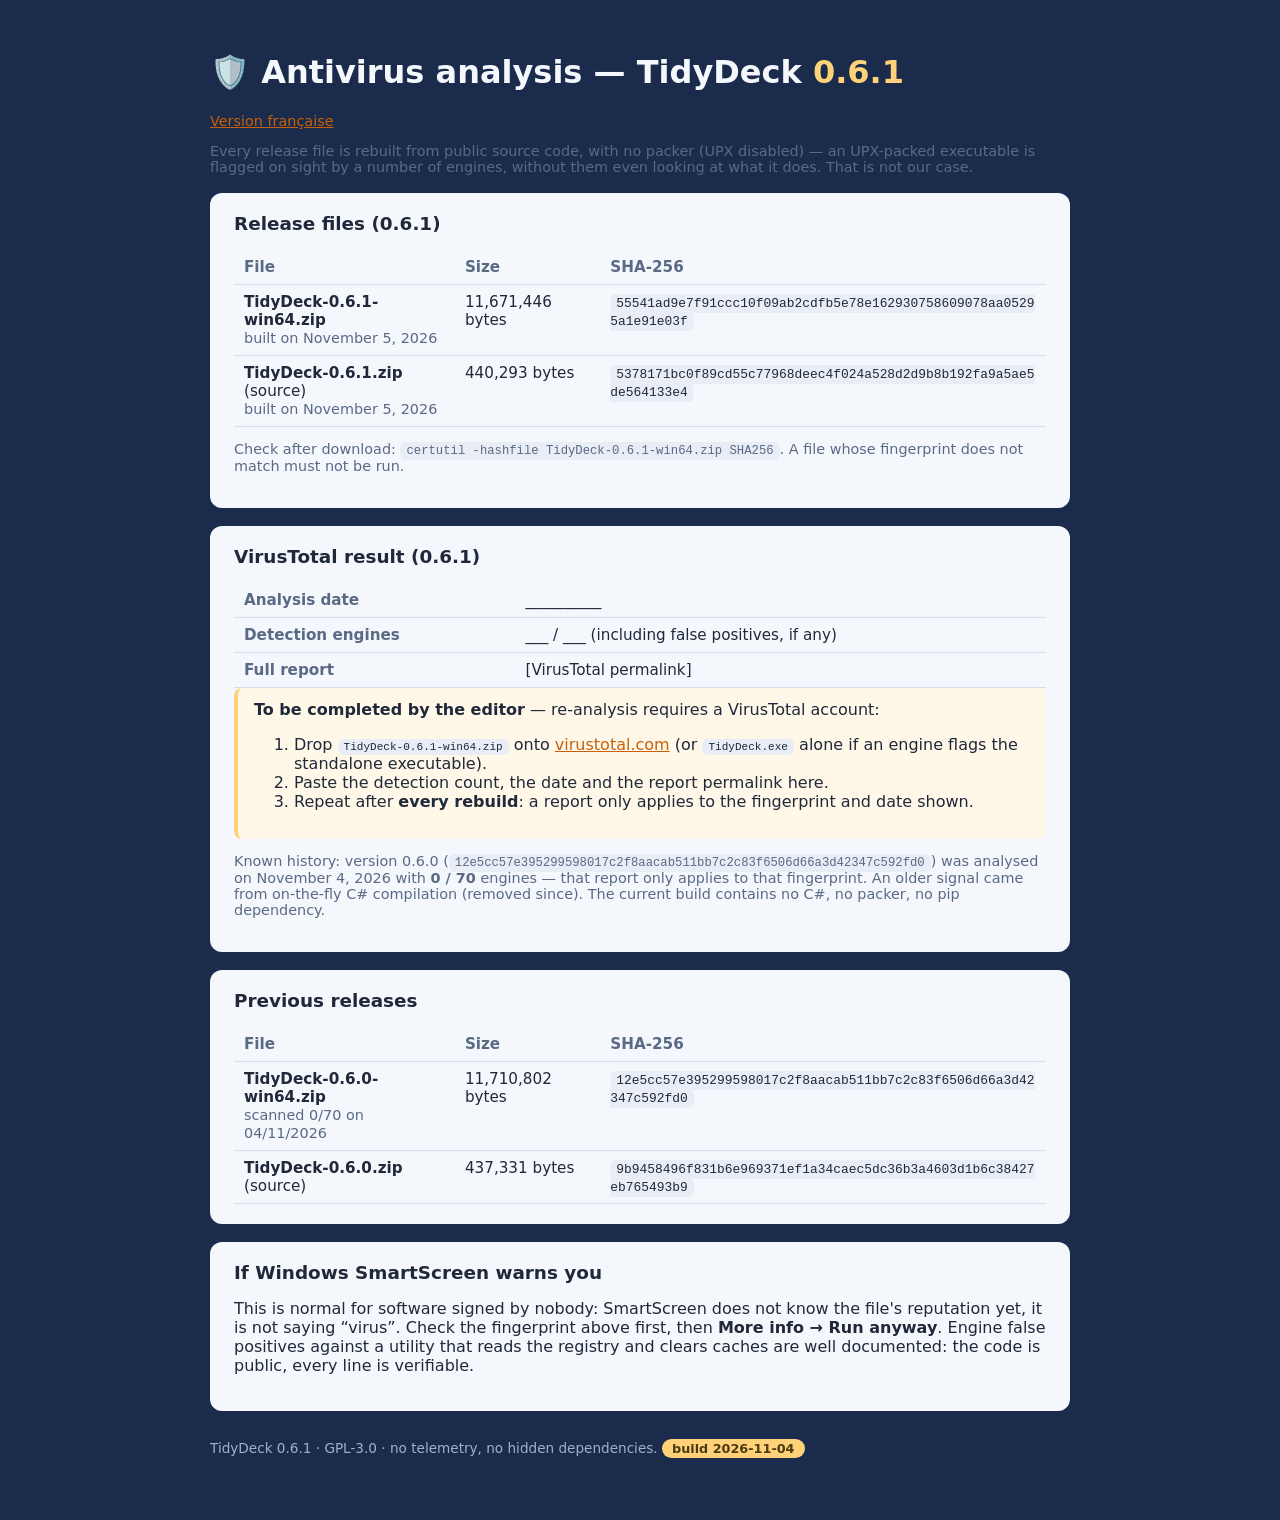
==== analyse-antivirus-en.html @ 6c35f431 "Mise à jour du site pour la version 0.6.1 (FR/EN)" ====
<!DOCTYPE html>
<html lang="en">
<head>
<meta charset="utf-8">
<meta name="viewport" content="width=device-width, initial-scale=1">
<title>Antivirus analysis — TidyDeck</title>
<meta name="description" content="Antivirus analysis report for TidyDeck releases, with SHA-256 fingerprints and build date.">
<style>
  :root { --fond:#1B2B4B; --carte:#F4F7FC; --accent:#C8610A; --etincelle:#FFD27A; }
  body { margin:0; font-family:"Segoe UI",system-ui,sans-serif; background:var(--fond); color:#20293A; }
  main { max-width:860px; margin:0 auto; padding:32px 16px 64px; }
  h1 { color:var(--carte); font-size:2rem; }
  h1 .v { color:var(--etincelle); }
  .carte { background:var(--carte); border-radius:12px; padding:20px 24px; margin:18px 0; }
  h2 { margin-top:0; font-size:1.15rem; }
  table { border-collapse:collapse; width:100%; font-size:.95rem; }
  th, td { text-align:left; padding:8px 10px; border-bottom:1px solid #d7deea; vertical-align:top; }
  th { color:#5a6a85; font-weight:600; }
  code { background:#e8edf6; padding:2px 6px; border-radius:6px; word-break:break-all; font-size:.85em; }
  .a-faire { background:#fff7e8; border-left:4px solid var(--etincelle); padding:12px 16px; border-radius:8px; }
  a { color:var(--accent); }
  .note { color:#5a6a85; font-size:.9rem; }
  .badge { display:inline-block; background:var(--etincelle); color:#4a3a10; border-radius:99px; padding:2px 10px; font-size:.8rem; font-weight:600; }
  footer { color:#9fb0cc; font-size:.85rem; margin-top:28px; }
</style>
</head>
<body>
<main>
  <h1>🛡️ Antivirus analysis — TidyDeck <span class="v">0.6.1</span></h1>
  <p class="note"><a href="analyse-antivirus.html">Version française</a></p>
  <p class="note">Every release file is rebuilt from public source code, with no packer
  (UPX disabled) — an UPX-packed executable is flagged on sight by a number of engines,
  without them even looking at what it does. That is not our case.</p>

  <div class="carte">
    <h2>Release files (0.6.1)</h2>
    <table>
      <tr><th>File</th><th>Size</th><th>SHA-256</th></tr>
      <tr>
        <td><b>TidyDeck-0.6.1-win64.zip</b><br><span class="note">built on November 5, 2026</span></td>
        <td>11,671,446 bytes</td>
        <td><code>55541ad9e7f91ccc10f09ab2cdfb5e78e162930758609078aa05295a1e91e03f</code></td>
      </tr>
      <tr>
        <td><b>TidyDeck-0.6.1.zip</b> (source)<br><span class="note">built on November 5, 2026</span></td>
        <td>440,293 bytes</td>
        <td><code>5378171bc0f89cd55c77968deec4f024a528d2d9b8b192fa9a5ae5de564133e4</code></td>
      </tr>
    </table>
    <p class="note">Check after download:
    <code>certutil -hashfile TidyDeck-0.6.1-win64.zip SHA256</code>. A file whose
    fingerprint does not match must not be run.</p>
  </div>

  <div class="carte">
    <h2>VirusTotal result (0.6.1)</h2>
    <table>
      <tr><th>Analysis date</th><td id="vt-date">__________</td></tr>
      <tr><th>Detection engines</th><td id="vt-score">___ / ___ (including false positives, if any)</td></tr>
      <tr><th>Full report</th><td id="vt-link">[VirusTotal permalink]</td></tr>
    </table>
    <div class="a-faire">
      <b>To be completed by the editor</b> — re-analysis requires a VirusTotal account:
      <ol>
        <li>Drop <code>TidyDeck-0.6.1-win64.zip</code> onto <a href="https://www.virustotal.com">virustotal.com</a>
        (or <code>TidyDeck.exe</code> alone if an engine flags the standalone executable).</li>
        <li>Paste the detection count, the date and the report permalink here.</li>
        <li>Repeat after <b>every rebuild</b>: a report only applies to the fingerprint and date shown.</li>
      </ol>
    </div>
    <p class="note">Known history: version 0.6.0
    (<code>12e5cc57e395299598017c2f8aacab511bb7c2c83f6506d66a3d42347c592fd0</code>) was
    analysed on November 4, 2026 with <b>0 / 70</b> engines — that report only applies to
    that fingerprint. An older signal came from on-the-fly C# compilation (removed since).
    The current build contains no C#, no packer, no pip dependency.</p>
  </div>

  <div class="carte">
    <h2>Previous releases</h2>
    <table>
      <tr><th>File</th><th>Size</th><th>SHA-256</th></tr>
      <tr>
        <td><b>TidyDeck-0.6.0-win64.zip</b><br><span class="note">scanned 0/70 on 04/11/2026</span></td>
        <td>11,710,802 bytes</td>
        <td><code>12e5cc57e395299598017c2f8aacab511bb7c2c83f6506d66a3d42347c592fd0</code></td>
      </tr>
      <tr>
        <td><b>TidyDeck-0.6.0.zip</b> (source)</td>
        <td>437,331 bytes</td>
        <td><code>9b9458496f831b6e969371ef1a34caec5dc36b3a4603d1b6c38427eb765493b9</code></td>
      </tr>
    </table>
  </div>

  <div class="carte">
    <h2>If Windows SmartScreen warns you</h2>
    <p>This is normal for software signed by nobody: SmartScreen does not know the file's
    reputation yet, it is not saying “virus”. Check the fingerprint above first, then
    <b>More info → Run anyway</b>. Engine false positives against a utility that reads the
    registry and clears caches are well documented: the code is public, every line is
    verifiable.</p>
  </div>

  <footer>TidyDeck 0.6.1 · GPL-3.0 · no telemetry, no hidden dependencies.
  <span class="badge">build 2026-11-04</span></footer>
</main>
</body>
</html>
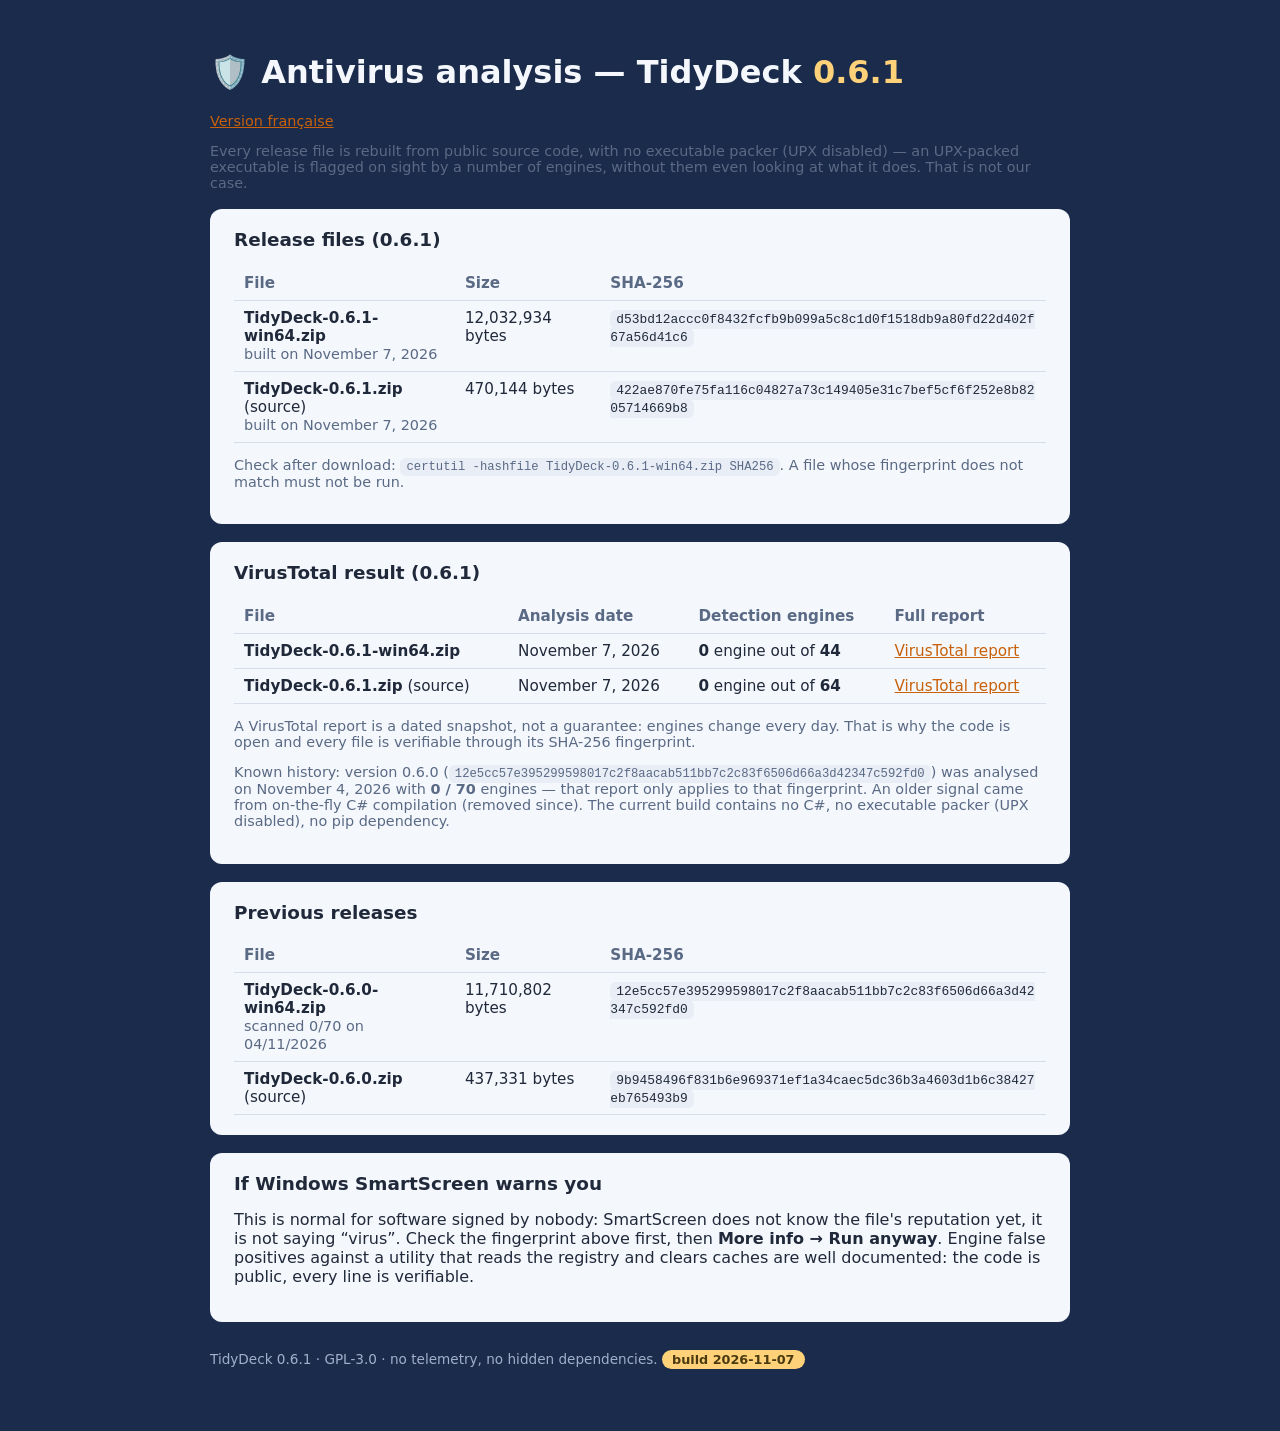
==== commit 5313163b: "Site 0.6.1 : nouveaux titres, section Nouveautes, VirusTotal, captures, balises OG, CHANGELOG" ====
--- a/analyse-antivirus-en.html
+++ b/analyse-antivirus-en.html
@@ -28,8 +28,8 @@
 <main>
   <h1>🛡️ Antivirus analysis — TidyDeck <span class="v">0.6.1</span></h1>
   <p class="note"><a href="analyse-antivirus.html">Version française</a></p>
-  <p class="note">Every release file is rebuilt from public source code, with no packer
-  (UPX disabled) — an UPX-packed executable is flagged on sight by a number of engines,
+  <p class="note">Every release file is rebuilt from public source code, with no executable
+  packer (UPX disabled) — an UPX-packed executable is flagged on sight by a number of engines,
   without them even looking at what it does. That is not our case.</p>
 
   <div class="carte">
@@ -37,14 +37,14 @@
     <table>
       <tr><th>File</th><th>Size</th><th>SHA-256</th></tr>
       <tr>
-        <td><b>TidyDeck-0.6.1-win64.zip</b><br><span class="note">built on November 5, 2026</span></td>
-        <td>11,671,446 bytes</td>
-        <td><code>55541ad9e7f91ccc10f09ab2cdfb5e78e162930758609078aa05295a1e91e03f</code></td>
+        <td><b>TidyDeck-0.6.1-win64.zip</b><br><span class="note">built on November 7, 2026</span></td>
+        <td>12,032,934 bytes</td>
+        <td><code>d53bd12accc0f8432fcfb9b099a5c8c1d0f1518db9a80fd22d402f67a56d41c6</code></td>
       </tr>
       <tr>
-        <td><b>TidyDeck-0.6.1.zip</b> (source)<br><span class="note">built on November 5, 2026</span></td>
-        <td>440,293 bytes</td>
-        <td><code>5378171bc0f89cd55c77968deec4f024a528d2d9b8b192fa9a5ae5de564133e4</code></td>
+        <td><b>TidyDeck-0.6.1.zip</b> (source)<br><span class="note">built on November 7, 2026</span></td>
+        <td>470,144 bytes</td>
+        <td><code>422ae870fe75fa116c04827a73c149405e31c7bef5cf6f252e8b8205714669b8</code></td>
       </tr>
     </table>
     <p class="note">Check after download:
@@ -55,24 +55,28 @@
   <div class="carte">
     <h2>VirusTotal result (0.6.1)</h2>
     <table>
-      <tr><th>Analysis date</th><td id="vt-date">__________</td></tr>
-      <tr><th>Detection engines</th><td id="vt-score">___ / ___ (including false positives, if any)</td></tr>
-      <tr><th>Full report</th><td id="vt-link">[VirusTotal permalink]</td></tr>
+      <tr><th>File</th><th>Analysis date</th><th>Detection engines</th><th>Full report</th></tr>
+      <tr>
+        <td><b>TidyDeck-0.6.1-win64.zip</b></td>
+        <td>November 7, 2026</td>
+        <td><b>0</b> engine out of <b>44</b></td>
+        <td><a href="https://www.virustotal.com/gui/file/d53bd12accc0f8432fcfb9b099a5c8c1d0f1518db9a80fd22d402f67a56d41c6/detection" rel="noopener">VirusTotal report</a></td>
+      </tr>
+      <tr>
+        <td><b>TidyDeck-0.6.1.zip</b> (source)</td>
+        <td>November 7, 2026</td>
+        <td><b>0</b> engine out of <b>64</b></td>
+        <td><a href="https://www.virustotal.com/gui/file/422ae870fe75fa116c04827a73c149405e31c7bef5cf6f252e8b8205714669b8/detection" rel="noopener">VirusTotal report</a></td>
+      </tr>
     </table>
-    <div class="a-faire">
-      <b>To be completed by the editor</b> — re-analysis requires a VirusTotal account:
-      <ol>
-        <li>Drop <code>TidyDeck-0.6.1-win64.zip</code> onto <a href="https://www.virustotal.com">virustotal.com</a>
-        (or <code>TidyDeck.exe</code> alone if an engine flags the standalone executable).</li>
-        <li>Paste the detection count, the date and the report permalink here.</li>
-        <li>Repeat after <b>every rebuild</b>: a report only applies to the fingerprint and date shown.</li>
-      </ol>
-    </div>
+    <p class="note">A VirusTotal report is a dated snapshot, not a guarantee: engines
+    change every day. That is why the code is open and every file is verifiable
+    through its SHA-256 fingerprint.</p>
     <p class="note">Known history: version 0.6.0
     (<code>12e5cc57e395299598017c2f8aacab511bb7c2c83f6506d66a3d42347c592fd0</code>) was
     analysed on November 4, 2026 with <b>0 / 70</b> engines — that report only applies to
     that fingerprint. An older signal came from on-the-fly C# compilation (removed since).
-    The current build contains no C#, no packer, no pip dependency.</p>
+    The current build contains no C#, no executable packer (UPX disabled), no pip dependency.</p>
   </div>
 
   <div class="carte">
@@ -102,7 +106,7 @@
   </div>
 
   <footer>TidyDeck 0.6.1 · GPL-3.0 · no telemetry, no hidden dependencies.
-  <span class="badge">build 2026-11-04</span></footer>
+  <span class="badge">build 2026-11-07</span></footer>
 </main>
 </body>
 </html>
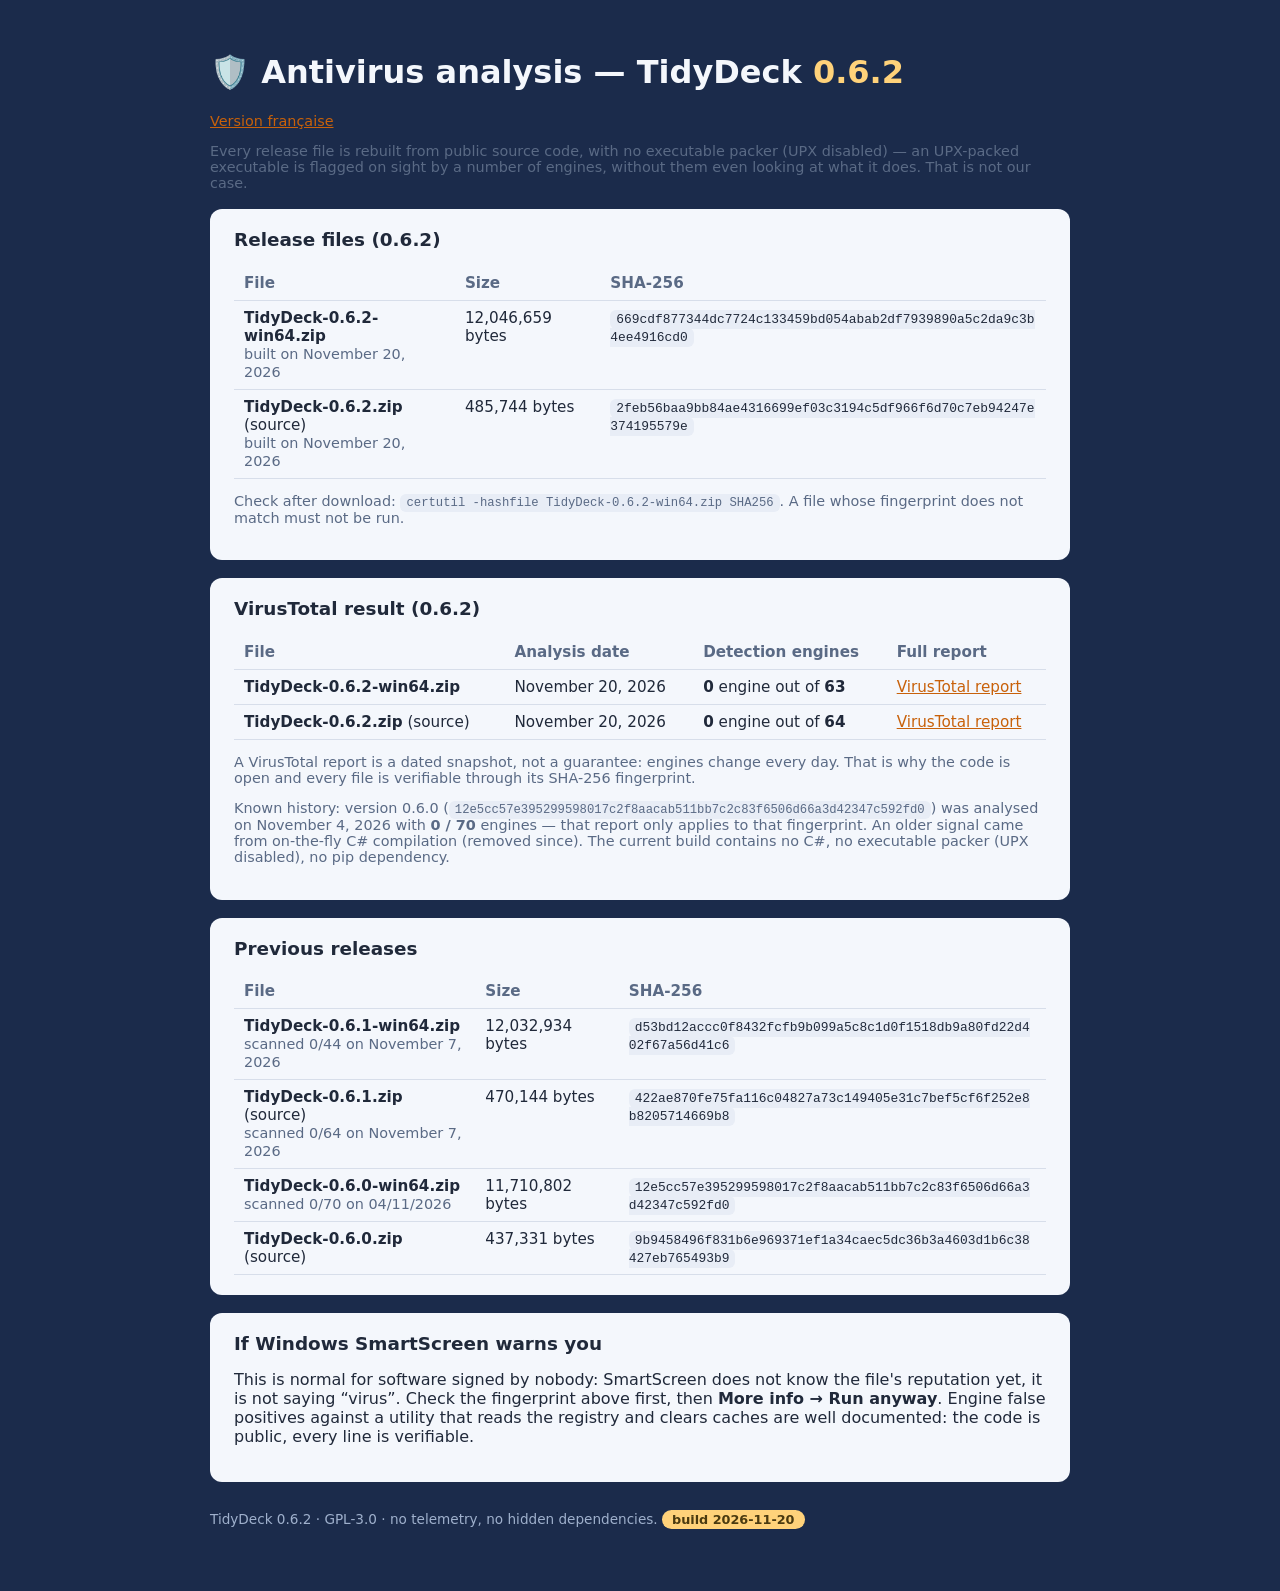
==== commit 06036672: "TidyDeck 0.6.2 : version, empreintes, VirusTotal 20/11, nouveautés FR+EN, images OG FAQ" ====
--- a/analyse-antivirus-en.html
+++ b/analyse-antivirus-en.html
@@ -26,47 +26,47 @@
 </head>
 <body>
 <main>
-  <h1>🛡️ Antivirus analysis — TidyDeck <span class="v">0.6.1</span></h1>
+  <h1>🛡️ Antivirus analysis — TidyDeck <span class="v">0.6.2</span></h1>
   <p class="note"><a href="analyse-antivirus.html">Version française</a></p>
   <p class="note">Every release file is rebuilt from public source code, with no executable
   packer (UPX disabled) — an UPX-packed executable is flagged on sight by a number of engines,
   without them even looking at what it does. That is not our case.</p>
 
   <div class="carte">
-    <h2>Release files (0.6.1)</h2>
+    <h2>Release files (0.6.2)</h2>
     <table>
       <tr><th>File</th><th>Size</th><th>SHA-256</th></tr>
       <tr>
-        <td><b>TidyDeck-0.6.1-win64.zip</b><br><span class="note">built on November 7, 2026</span></td>
-        <td>12,032,934 bytes</td>
-        <td><code>d53bd12accc0f8432fcfb9b099a5c8c1d0f1518db9a80fd22d402f67a56d41c6</code></td>
+        <td><b>TidyDeck-0.6.2-win64.zip</b><br><span class="note">built on November 20, 2026</span></td>
+        <td>12,046,659 bytes</td>
+        <td><code>669cdf877344dc7724c133459bd054abab2df7939890a5c2da9c3b4ee4916cd0</code></td>
       </tr>
       <tr>
-        <td><b>TidyDeck-0.6.1.zip</b> (source)<br><span class="note">built on November 7, 2026</span></td>
-        <td>470,144 bytes</td>
-        <td><code>422ae870fe75fa116c04827a73c149405e31c7bef5cf6f252e8b8205714669b8</code></td>
+        <td><b>TidyDeck-0.6.2.zip</b> (source)<br><span class="note">built on November 20, 2026</span></td>
+        <td>485,744 bytes</td>
+        <td><code>2feb56baa9bb84ae4316699ef03c3194c5df966f6d70c7eb94247e374195579e</code></td>
       </tr>
     </table>
     <p class="note">Check after download:
-    <code>certutil -hashfile TidyDeck-0.6.1-win64.zip SHA256</code>. A file whose
+    <code>certutil -hashfile TidyDeck-0.6.2-win64.zip SHA256</code>. A file whose
     fingerprint does not match must not be run.</p>
   </div>
 
   <div class="carte">
-    <h2>VirusTotal result (0.6.1)</h2>
+    <h2>VirusTotal result (0.6.2)</h2>
     <table>
       <tr><th>File</th><th>Analysis date</th><th>Detection engines</th><th>Full report</th></tr>
       <tr>
-        <td><b>TidyDeck-0.6.1-win64.zip</b></td>
-        <td>November 7, 2026</td>
-        <td><b>0</b> engine out of <b>44</b></td>
-        <td><a href="https://www.virustotal.com/gui/file/d53bd12accc0f8432fcfb9b099a5c8c1d0f1518db9a80fd22d402f67a56d41c6/detection" rel="noopener">VirusTotal report</a></td>
+        <td><b>TidyDeck-0.6.2-win64.zip</b></td>
+        <td>November 20, 2026</td>
+        <td><b>0</b> engine out of <b>63</b></td>
+        <td><a href="https://www.virustotal.com/gui/file/669cdf877344dc7724c133459bd054abab2df7939890a5c2da9c3b4ee4916cd0/detection" rel="noopener">VirusTotal report</a></td>
       </tr>
       <tr>
-        <td><b>TidyDeck-0.6.1.zip</b> (source)</td>
-        <td>November 7, 2026</td>
+        <td><b>TidyDeck-0.6.2.zip</b> (source)</td>
+        <td>November 20, 2026</td>
         <td><b>0</b> engine out of <b>64</b></td>
-        <td><a href="https://www.virustotal.com/gui/file/422ae870fe75fa116c04827a73c149405e31c7bef5cf6f252e8b8205714669b8/detection" rel="noopener">VirusTotal report</a></td>
+        <td><a href="https://www.virustotal.com/gui/file/2feb56baa9bb84ae4316699ef03c3194c5df966f6d70c7eb94247e374195579e/detection" rel="noopener">VirusTotal report</a></td>
       </tr>
     </table>
     <p class="note">A VirusTotal report is a dated snapshot, not a guarantee: engines
@@ -83,6 +83,16 @@
     <h2>Previous releases</h2>
     <table>
       <tr><th>File</th><th>Size</th><th>SHA-256</th></tr>
+      <tr>
+        <td><b>TidyDeck-0.6.1-win64.zip</b><br><span class="note">scanned 0/44 on November 7, 2026</span></td>
+        <td>12,032,934 bytes</td>
+        <td><code>d53bd12accc0f8432fcfb9b099a5c8c1d0f1518db9a80fd22d402f67a56d41c6</code></td>
+      </tr>
+      <tr>
+        <td><b>TidyDeck-0.6.1.zip</b> (source)<br><span class="note">scanned 0/64 on November 7, 2026</span></td>
+        <td>470,144 bytes</td>
+        <td><code>422ae870fe75fa116c04827a73c149405e31c7bef5cf6f252e8b8205714669b8</code></td>
+      </tr>
       <tr>
         <td><b>TidyDeck-0.6.0-win64.zip</b><br><span class="note">scanned 0/70 on 04/11/2026</span></td>
         <td>11,710,802 bytes</td>
@@ -105,8 +115,8 @@
     verifiable.</p>
   </div>
 
-  <footer>TidyDeck 0.6.1 · GPL-3.0 · no telemetry, no hidden dependencies.
-  <span class="badge">build 2026-11-07</span></footer>
+  <footer>TidyDeck 0.6.2 · GPL-3.0 · no telemetry, no hidden dependencies.
+  <span class="badge">build 2026-11-20</span></footer>
 </main>
 </body>
 </html>
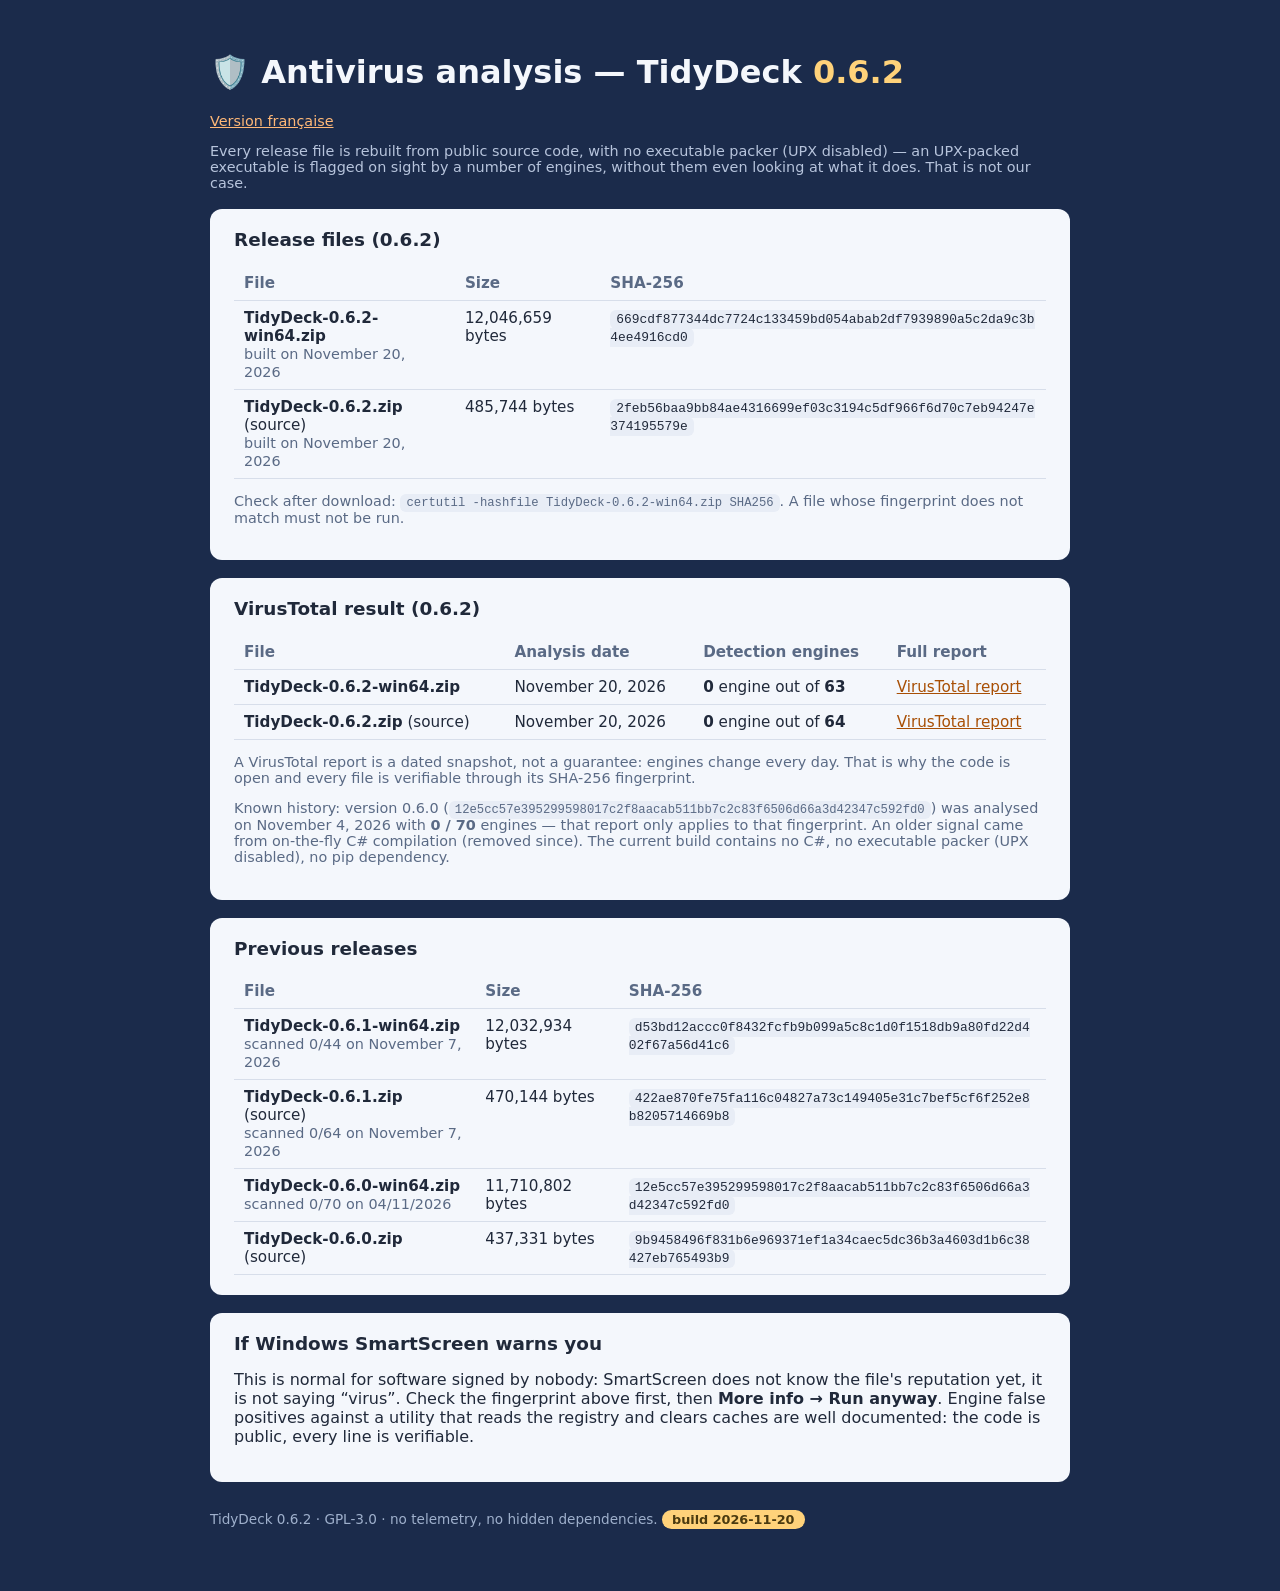
==== commit e397df8b: "Contraste pages d'analyse (FR+EN) + 3 questions FAQ Son/Visuel et Fichiers et résidus (FR+EN), liens" ====
--- a/analyse-antivirus-en.html
+++ b/analyse-antivirus-en.html
@@ -18,8 +18,10 @@
   th { color:#5a6a85; font-weight:600; }
   code { background:#e8edf6; padding:2px 6px; border-radius:6px; word-break:break-all; font-size:.85em; }
   .a-faire { background:#fff7e8; border-left:4px solid var(--etincelle); padding:12px 16px; border-radius:8px; }
-  a { color:var(--accent); }
+  a { color:#FFB877; }
+  .carte a { color:#A84F05; }
   .note { color:#5a6a85; font-size:.9rem; }
+  main > .note { color:#B7C4DC; }
   .badge { display:inline-block; background:var(--etincelle); color:#4a3a10; border-radius:99px; padding:2px 10px; font-size:.8rem; font-weight:600; }
   footer { color:#9fb0cc; font-size:.85rem; margin-top:28px; }
 </style>
